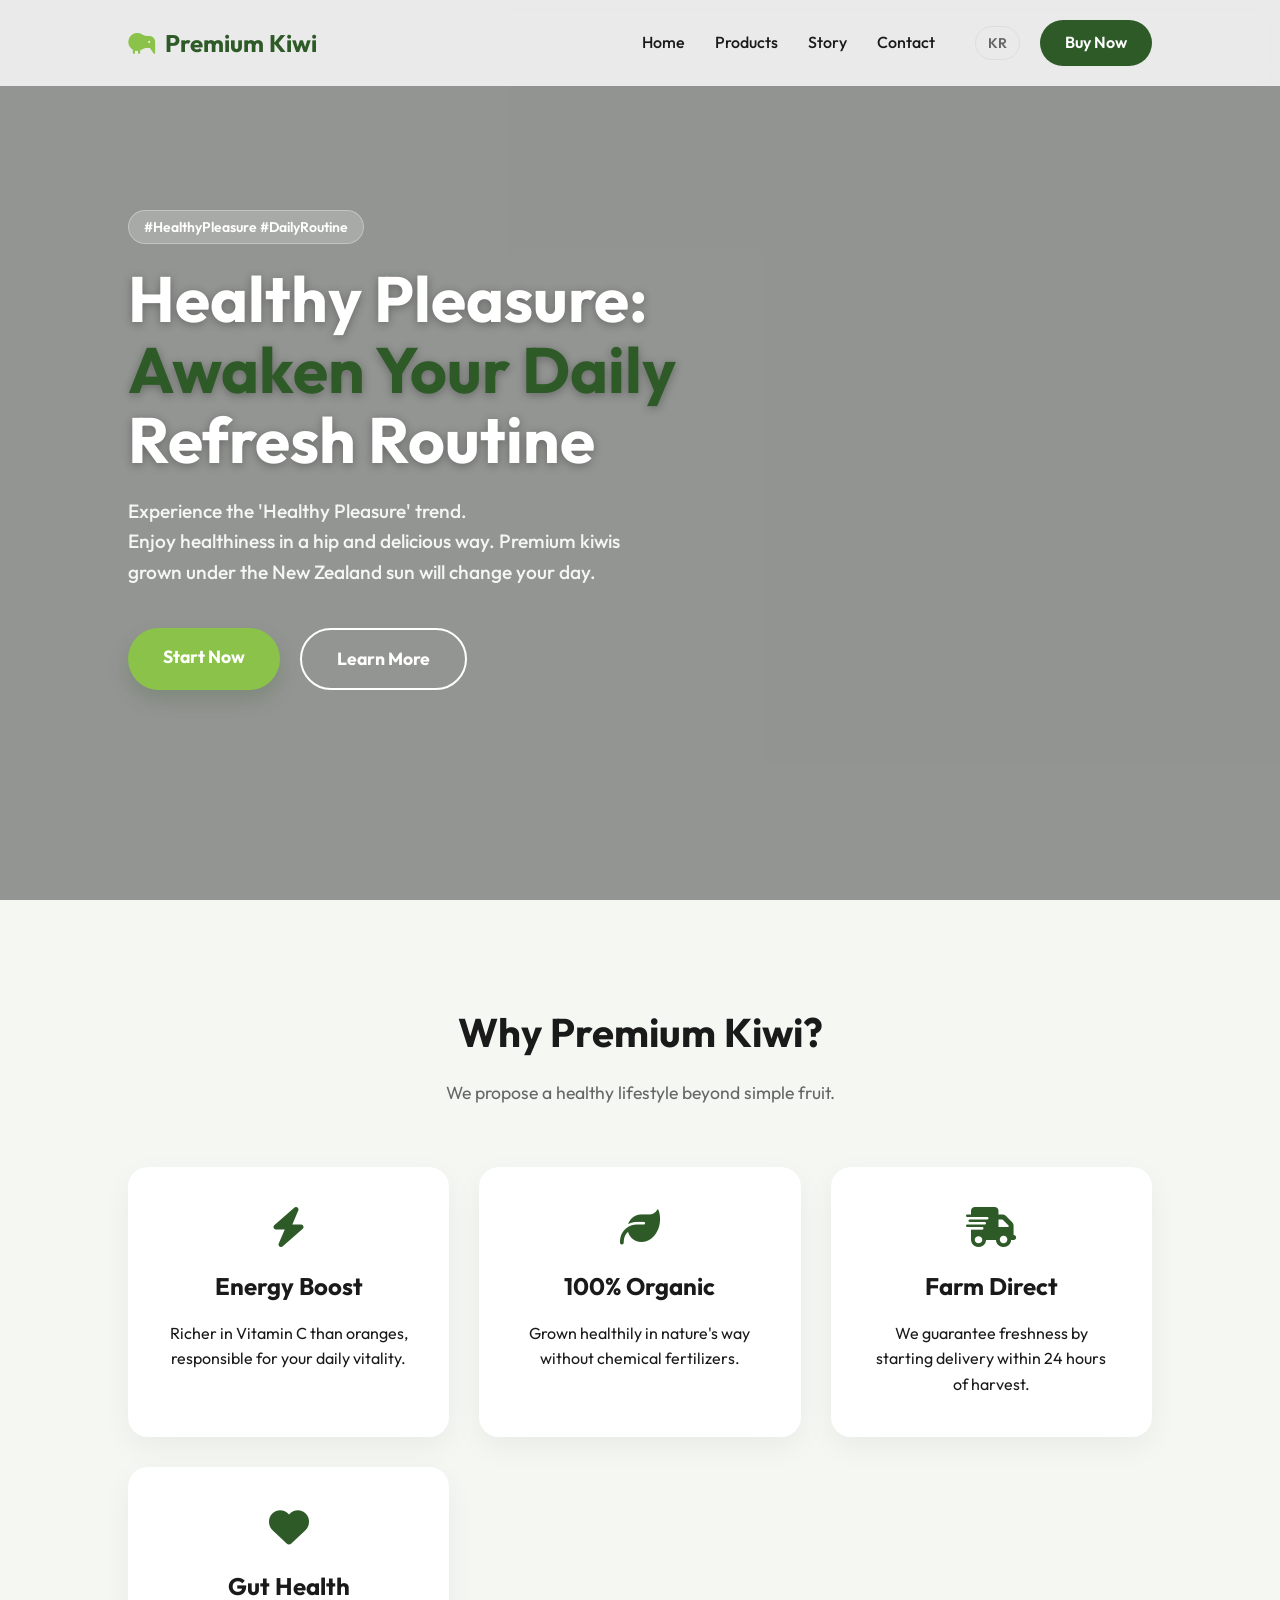
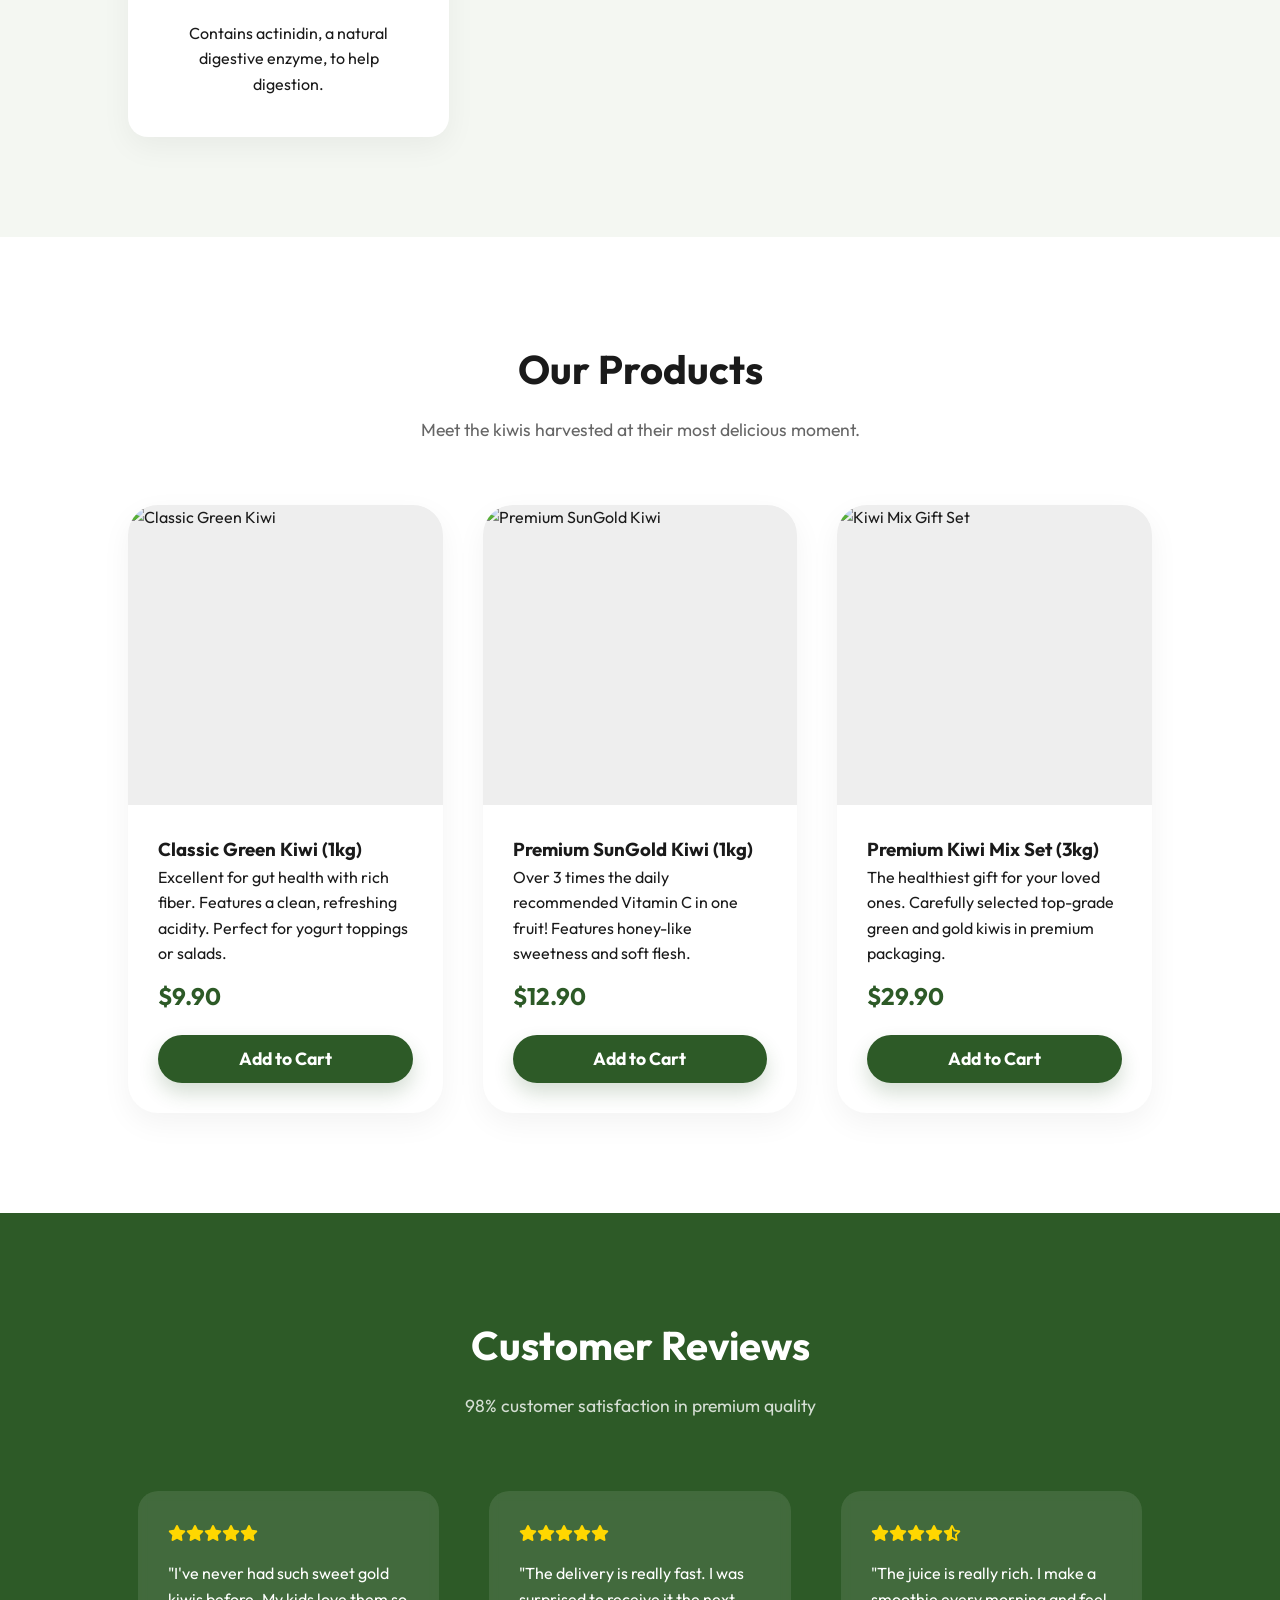
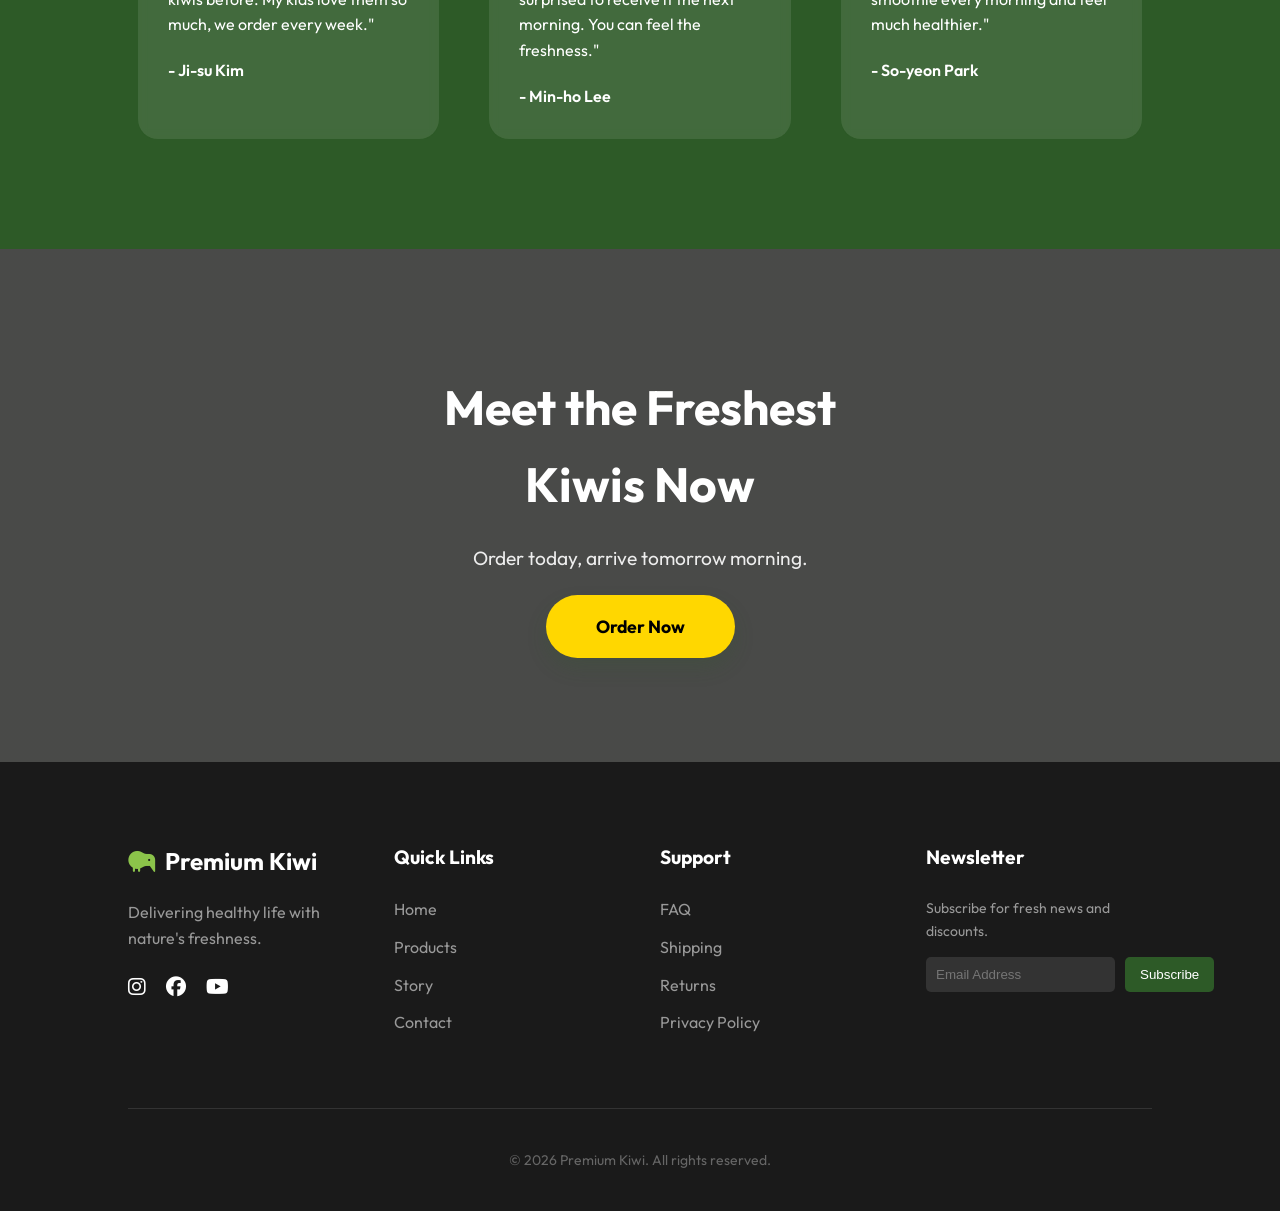
==== index_en.html @ e953a5b5 "Add files via upload" ====
<!DOCTYPE html>
<html lang="en">
<head>
    <meta charset="UTF-8">
    <meta name="viewport" content="width=device-width, initial-scale=1.0">
    <title>Premium Kiwi - Nature's Sweetest Secret</title>
    <meta name="description" content="Discover fresh and nutritious premium green and gold kiwis. We deliver farm-fresh goodness right to your doorstep.">
    
    <!-- Google Fonts -->
    <link rel="preconnect" href="https://fonts.googleapis.com">
    <link rel="preconnect" href="https://fonts.gstatic.com" crossorigin>
    <link href="https://fonts.googleapis.com/css2?family=Outfit:wght@300;400;600;700&display=swap" rel="stylesheet">
    
    <!-- Font Awesome for Icons -->
    <link rel="stylesheet" href="https://cdnjs.cloudflare.com/ajax/libs/font-awesome/6.4.0/css/all.min.css">

    <style>
        :root {
            --kiwi-green: #2D5A27;
            --kiwi-light: #8BC34A;
            --kiwi-gold: #FFD700;
            --kiwi-brown: #795548;
            --white: #ffffff;
            --bg-light: #f4f7f2;
            --text-dark: #1a1a1a;
            --text-muted: #666666;
            --transition: all 0.3s cubic-bezier(0.4, 0, 0.2, 1);
            --shadow: 0 10px 30px rgba(0, 0, 0, 0.05);
        }

        * {
            margin: 0;
            padding: 0;
            box-sizing: border-box;
        }

        html {
            scroll-behavior: smooth;
        }

        body {
            font-family: 'Outfit', sans-serif;
            background-color: var(--bg-light);
            color: var(--text-dark);
            line-height: 1.6;
            overflow-x: hidden;
        }

        /* Navigation */
        header {
            position: fixed;
            top: 0;
            width: 100%;
            padding: 20px 10%;
            display: flex;
            justify-content: space-between;
            align-items: center;
            z-index: 1000;
            transition: var(--transition);
            backdrop-filter: blur(10px);
            background: rgba(255, 255, 255, 0.8);
        }

        header.scrolled {
            padding: 15px 10%;
            background: rgba(255, 255, 255, 0.95);
            box-shadow: 0 2px 20px rgba(0, 0, 0, 0.1);
        }

        .logo {
            font-size: 24px;
            font-weight: 700;
            color: var(--kiwi-green);
            display: flex;
            align-items: center;
            gap: 10px;
            text-decoration: none;
            flex-shrink: 0;
        }

        .logo i {
            color: var(--kiwi-light);
        }

        .nav-container {
            display: flex;
            align-items: center;
            gap: 40px;
        }

        nav ul {
            display: flex;
            list-style: none;
            gap: 30px;
        }

        nav ul li a {
            text-decoration: none;
            color: var(--text-dark);
            font-weight: 500;
            transition: var(--transition);
            font-size: 16px;
        }

        nav ul li a:hover {
            color: var(--kiwi-green);
        }

        .header-btns {
            display: flex;
            align-items: center;
            gap: 20px;
        }

        .lang-switch {
            text-decoration: none;
            color: var(--text-muted);
            font-weight: 600;
            font-size: 14px;
            transition: var(--transition);
            border: 1px solid #ddd;
            padding: 5px 12px;
            border-radius: 20px;
        }

        .lang-switch:hover {
            border-color: var(--kiwi-green);
            color: var(--kiwi-green);
        }

        .menu-toggle {
            display: none;
            font-size: 24px;
            cursor: pointer;
            color: var(--text-dark);
        }

        .cta-nav {
            background: var(--kiwi-green);
            color: var(--white);
            padding: 10px 25px;
            border-radius: 50px;
            text-decoration: none;
            font-weight: 600;
            transition: var(--transition);
        }

        .cta-nav:hover {
            background: var(--kiwi-light);
            transform: translateY(-2px);
        }

        /* Hero Section */
        .hero {
            height: 100vh;
            min-height: 700px;
            display: flex;
            align-items: center;
            position: relative;
            overflow: hidden;
        }

        .hero-content {
            flex: 1;
            z-index: 2;
        }

        .hero-tag {
            background: rgba(139, 195, 74, 0.1);
            color: var(--kiwi-green);
            padding: 5px 15px;
            border-radius: 20px;
            font-size: 14px;
            font-weight: 600;
            display: inline-block;
            margin-bottom: 20px;
        }

        .hero h1 {
            font-size: 4rem;
            line-height: 1.1;
            margin-bottom: 20px;
            color: var(--text-dark);
        }

        .hero h1 span {
            color: var(--kiwi-green);
        }

        .hero p {
            font-size: 1.2rem;
            color: var(--text-muted);
            margin-bottom: 40px;
            max-width: 500px;
        }

        .hero-btns {
            display: flex;
            gap: 20px;
        }

        .btn-primary {
            background: var(--kiwi-green);
            color: var(--white);
            padding: 15px 35px;
            border-radius: 50px;
            text-decoration: none;
            font-weight: 700;
            font-size: 1.1rem;
            transition: var(--transition);
            box-shadow: 0 10px 20px rgba(45, 90, 39, 0.2);
        }

        .btn-primary:hover {
            background: var(--kiwi-light);
            transform: translateY(-3px);
            box-shadow: 0 15px 25px rgba(139, 195, 74, 0.3);
        }

        .btn-secondary {
            border: 2px solid var(--kiwi-green);
            color: var(--kiwi-green);
            padding: 15px 35px;
            border-radius: 50px;
            text-decoration: none;
            font-weight: 700;
            font-size: 1.1rem;
            transition: var(--transition);
        }

        .btn-secondary:hover {
            background: rgba(45, 90, 39, 0.05);
        }

        /* Features Section */
        .section {
            padding: 100px 10%;
        }

        .section-title {
            text-align: center;
            margin-bottom: 60px;
        }

        .section-title h2 {
            font-size: 2.5rem;
            margin-bottom: 15px;
        }

        .section-title p {
            color: var(--text-muted);
            font-size: 1.1rem;
        }

        .features-grid {
            display: grid;
            grid-template-columns: repeat(auto-fit, minmax(250px, 1fr));
            gap: 30px;
        }

        .feature-card {
            background: var(--white);
            padding: 40px;
            border-radius: 20px;
            text-align: center;
            transition: var(--transition);
            box-shadow: var(--shadow);
        }

        .feature-card:hover {
            transform: translateY(-10px);
            box-shadow: 0 20px 40px rgba(0,0,0,0.08);
        }

        .feature-icon {
            font-size: 40px;
            color: var(--kiwi-green);
            margin-bottom: 20px;
        }

        .feature-card h3 {
            margin-bottom: 15px;
            font-size: 1.5rem;
        }

        /* Products Section */
        .products-grid {
            display: grid;
            grid-template-columns: repeat(auto-fit, minmax(300px, 1fr));
            gap: 40px;
        }

        .product-card {
            background: var(--white);
            border-radius: 30px;
            overflow: hidden;
            box-shadow: var(--shadow);
            transition: var(--transition);
            position: relative;
        }

        .product-card:hover {
            transform: scale(1.02);
        }

        .product-img {
            height: 300px;
            background: #eee;
            position: relative;
        }

        .product-info {
            padding: 30px;
        }

        .product-badge {
            position: absolute;
            top: 20px;
            right: 20px;
            background: var(--kiwi-gold);
            padding: 5px 15px;
            border-radius: 20px;
            font-weight: 700;
            font-size: 12px;
        }

        .product-price {
            font-size: 1.5rem;
            font-weight: 700;
            color: var(--kiwi-green);
            margin: 10px 0;
        }

        /* Testimonials */
        .testimonials {
            background: var(--kiwi-green);
            color: var(--white);
        }

        .testimonial-card {
            background: rgba(255, 255, 255, 0.1);
            backdrop-filter: blur(5px);
            padding: 30px;
            border-radius: 20px;
            margin: 10px;
        }

        .stars {
            color: var(--kiwi-gold);
            margin-bottom: 15px;
        }

        /* CTA Section */
        .cta-section {
            text-align: center;
            background: linear-gradient(rgba(0,0,0,0.7), rgba(0,0,0,0.7)), url('https://images.unsplash.com/photo-1610444391696-60d70928e469?q=80&w=2000&auto=format&fit=crop') center/cover;
            color: var(--white);
            padding: 120px 10%;
        }

        .cta-section h2 {
            font-size: 3rem;
            margin-bottom: 20px;
        }

        /* Footer */
        footer {
            padding: 80px 10% 40px;
            background: #1a1a1a;
            color: var(--white);
        }

        .footer-grid {
            display: grid;
            grid-template-columns: repeat(auto-fit, minmax(200px, 1fr));
            gap: 40px;
            margin-bottom: 60px;
        }

        .footer-col h4 {
            margin-bottom: 25px;
            font-size: 1.2rem;
        }

        .footer-col ul {
            list-style: none;
        }

        .footer-col ul li {
            margin-bottom: 12px;
        }

        .footer-col ul li a {
            color: #999;
            text-decoration: none;
            transition: var(--transition);
        }

        .footer-col ul li a:hover {
            color: var(--kiwi-light);
        }

        .social-links {
            display: flex;
            gap: 20px;
        }

        .social-links a {
            color: var(--white);
            font-size: 20px;
            transition: var(--transition);
        }

        .footer-bottom {
            padding-top: 40px;
            border-top: 1px solid #333;
            text-align: center;
            color: #666;
            font-size: 14px;
        }

        /* Responsive */
        @media (max-width: 1024px) {
            .hero h1 { font-size: 3.5rem; }
            .section { padding: 80px 5%; }
            header { padding: 15px 5%; }
        }

        @media (max-width: 768px) {
            .menu-toggle { display: block; }
            nav {
                position: fixed;
                top: 0;
                right: -100%;
                width: 70%;
                height: 100vh;
                background: white;
                box-shadow: -10px 0 30px rgba(0,0,0,0.1);
                transition: 0.4s ease;
                padding: 100px 40px;
                z-index: 999;
            }
            nav.active { right: 0; }
            nav ul { flex-direction: column; gap: 20px; }
            nav ul li a { font-size: 20px; }
            
            .hero { text-align: center; }
            .hero h1 { font-size: 2.8rem; }
            .hero-btns { justify-content: center; flex-direction: column; }
            .hero-tag { margin-bottom: 15px; }
            
            .products-grid { grid-template-columns: 1fr; }
            .features-grid { grid-template-columns: 1fr; }
            
            .footer-grid { grid-template-columns: 1fr; }
        }
    </style>
</head>
<body>

    <header id="header">
        <a href="#" class="logo">
            <i class="fas fa-kiwi-bird"></i> Premium Kiwi
        </a>
        <div class="nav-container">
            <nav id="nav">
                <ul>
                    <li><a href="#home">Home</a></li>
                    <li><a href="#products">Products</a></li>
                    <li><a href="#features">Story</a></li>
                    <li><a href="#footer">Contact</a></li>
                </ul>
            </nav>
            <div class="header-btns">
                <a href="landingPage.html" class="lang-switch">KR</a>
                <a href="#products" class="cta-nav">Buy Now</a>
                <div class="menu-toggle" id="menu-toggle">
                    <i class="fas fa-bars"></i>
                </div>
            </div>
        </div>
    </header>

    <section class="hero" id="home" style="background: url('/Users/proudchris/.gemini/antigravity/brain/90f94d1d-8632-402b-ac03-39e29abd396f/healthy_pleasure_hero_banner_v2_1777102756460.png') center/cover; padding: 0;">
        <div style="width: 100%; height: 100%; background: rgba(0,0,0,0.4); display: flex; align-items: center; padding: 0 10%;">
            <div class="hero-content" style="color: white;">
                <span class="hero-tag" style="background: rgba(255,255,255,0.2); color: white; border: 1px solid rgba(255,255,255,0.3);">#HealthyPleasure #DailyRoutine</span>
                <h1 style="color: white; text-shadow: 0 2px 10px rgba(0,0,0,0.3);">Healthy Pleasure:<br><span>Awaken Your Daily</span><br>Refresh Routine</h1>
                <p style="color: rgba(255,255,255,0.9); font-weight: 500;">Experience the 'Healthy Pleasure' trend.<br>Enjoy healthiness in a hip and delicious way. Premium kiwis grown under the New Zealand sun will change your day.</p>
                <div class="hero-btns">
                    <a href="#products" class="btn-primary" style="background: var(--kiwi-light);">Start Now</a>
                    <a href="#features" class="btn-secondary" style="border-color: white; color: white;">Learn More</a>
                </div>
            </div>
        </div>
    </section>

    <section class="section" id="features">
        <div class="section-title">
            <h2>Why Premium Kiwi?</h2>
            <p>We propose a healthy lifestyle beyond simple fruit.</p>
        </div>
        <div class="features-grid">
            <div class="feature-card">
                <i class="fas fa-bolt feature-icon"></i>
                <h3>Energy Boost</h3>
                <p>Richer in Vitamin C than oranges, responsible for your daily vitality.</p>
            </div>
            <div class="feature-card">
                <i class="fas fa-leaf feature-icon"></i>
                <h3>100% Organic</h3>
                <p>Grown healthily in nature's way without chemical fertilizers.</p>
            </div>
            <div class="feature-card">
                <i class="fas fa-truck-fast feature-icon"></i>
                <h3>Farm Direct</h3>
                <p>We guarantee freshness by starting delivery within 24 hours of harvest.</p>
            </div>
            <div class="feature-card">
                <i class="fas fa-heart feature-icon"></i>
                <h3>Gut Health</h3>
                <p>Contains actinidin, a natural digestive enzyme, to help digestion.</p>
            </div>
        </div>
    </section>

    <section class="section" id="products" style="background: #fff;">
        <div class="section-title">
            <h2>Our Products</h2>
            <p>Meet the kiwis harvested at their most delicious moment.</p>
        </div>
        <div class="products-grid">
            <div class="product-card">
                <div class="product-badge">BEST</div>
                <div class="product-img">
                    <img src="/Users/proudchris/.gemini/antigravity/brain/90f94d1d-8632-402b-ac03-39e29abd396f/classic_green_kiwi_macro_1777102701287.png" alt="Classic Green Kiwi" style="width: 100%; height: 100%; object-fit: cover;">
                </div>
                <div class="product-info">
                    <h3>Classic Green Kiwi (1kg)</h3>
                    <p style="margin-bottom: 10px;">Excellent for gut health with rich fiber. Features a clean, refreshing acidity. Perfect for yogurt toppings or salads.</p>
                    <div class="product-price">$9.90</div>
                    <a href="#" class="btn-primary" style="display: block; text-align: center; margin-top: 20px; padding: 10px;">Add to Cart</a>
                </div>
            </div>
            <div class="product-card">
                <div class="product-badge">PREMIUM</div>
                <div class="product-img">
                    <img src="/Users/proudchris/.gemini/antigravity/brain/90f94d1d-8632-402b-ac03-39e29abd396f/sungold_kiwi_macro_v3_1777102782040.png" alt="Premium SunGold Kiwi" style="width: 100%; height: 100%; object-fit: cover;">
                </div>
                <div class="product-info">
                    <h3>Premium SunGold Kiwi (1kg)</h3>
                    <p style="margin-bottom: 10px;">Over 3 times the daily recommended Vitamin C in one fruit! Features honey-like sweetness and soft flesh.</p>
                    <div class="product-price">$12.90</div>
                    <a href="#" class="btn-primary" style="display: block; text-align: center; margin-top: 20px; padding: 10px;">Add to Cart</a>
                </div>
            </div>
            <div class="product-card">
                <div class="product-badge">GIFT SET</div>
                <div class="product-img">
                    <img src="/Users/proudchris/.gemini/antigravity/brain/90f94d1d-8632-402b-ac03-39e29abd396f/hero_kiwi_fruit_1777102254102.png" alt="Kiwi Mix Gift Set" style="width: 100%; height: 100%; object-fit: cover;">
                </div>
                <div class="product-info">
                    <h3>Premium Kiwi Mix Set (3kg)</h3>
                    <p style="margin-bottom: 10px;">The healthiest gift for your loved ones. Carefully selected top-grade green and gold kiwis in premium packaging.</p>
                    <div class="product-price">$29.90</div>
                    <a href="#" class="btn-primary" style="display: block; text-align: center; margin-top: 20px; padding: 10px;">Add to Cart</a>
                </div>
            </div>
        </div>
    </section>

    <section class="section testimonials" id="reviews">
        <div class="section-title">
            <h2 style="color: #fff;">Customer Reviews</h2>
            <p style="color: rgba(255,255,255,0.8);">98% customer satisfaction in premium quality</p>
        </div>
        <div class="features-grid">
            <div class="testimonial-card">
                <div class="stars">
                    <i class="fas fa-star"></i><i class="fas fa-star"></i><i class="fas fa-star"></i><i class="fas fa-star"></i><i class="fas fa-star"></i>
                </div>
                <p>"I've never had such sweet gold kiwis before. My kids love them so much, we order every week."</p>
                <div style="margin-top: 20px; font-weight: 600;">- Ji-su Kim</div>
            </div>
            <div class="testimonial-card">
                <div class="stars">
                    <i class="fas fa-star"></i><i class="fas fa-star"></i><i class="fas fa-star"></i><i class="fas fa-star"></i><i class="fas fa-star"></i>
                </div>
                <p>"The delivery is really fast. I was surprised to receive it the next morning. You can feel the freshness."</p>
                <div style="margin-top: 20px; font-weight: 600;">- Min-ho Lee</div>
            </div>
            <div class="testimonial-card">
                <div class="stars">
                    <i class="fas fa-star"></i><i class="fas fa-star"></i><i class="fas fa-star"></i><i class="fas fa-star"></i><i class="fas fa-star-half-alt"></i>
                </div>
                <p>"The juice is really rich. I make a smoothie every morning and feel much healthier."</p>
                <div style="margin-top: 20px; font-weight: 600;">- So-yeon Park</div>
            </div>
        </div>
    </section>

    <section class="cta-section">
        <h2>Meet the Freshest<br>Kiwis Now</h2>
        <p style="font-size: 1.2rem; margin-bottom: 40px; opacity: 0.9;">Order today, arrive tomorrow morning.</p>
        <a href="#products" class="btn-primary" style="background: var(--kiwi-gold); color: #000; padding: 20px 50px;">Order Now</a>
    </section>

    <footer id="footer">
        <div class="footer-grid">
            <div class="footer-col">
                <a href="#" class="logo" style="color: #fff; margin-bottom: 20px;">
                    <i class="fas fa-kiwi-bird" style="color: var(--kiwi-light);"></i> Premium Kiwi
                </a>
                <p style="color: #999; margin-bottom: 20px;">Delivering healthy life with nature's freshness.</p>
                <div class="social-links">
                    <a href="#"><i class="fab fa-instagram"></i></a>
                    <a href="#"><i class="fab fa-facebook"></i></a>
                    <a href="#"><i class="fab fa-youtube"></i></a>
                </div>
            </div>
            <div class="footer-col">
                <h4>Quick Links</h4>
                <ul>
                    <li><a href="#home">Home</a></li>
                    <li><a href="#products">Products</a></li>
                    <li><a href="#features">Story</a></li>
                    <li><a href="#footer">Contact</a></li>
                </ul>
            </div>
            <div class="footer-col">
                <h4>Support</h4>
                <ul>
                    <li><a href="#">FAQ</a></li>
                    <li><a href="#">Shipping</a></li>
                    <li><a href="#">Returns</a></li>
                    <li><a href="#">Privacy Policy</a></li>
                </ul>
            </div>
            <div class="footer-col">
                <h4>Newsletter</h4>
                <p style="color: #999; margin-bottom: 15px; font-size: 14px;">Subscribe for fresh news and discounts.</p>
                <div style="display: flex; gap: 10px;">
                    <input type="email" placeholder="Email Address" style="flex: 1; padding: 10px; border-radius: 5px; border: none; background: #333; color: #fff;">
                    <button style="background: var(--kiwi-green); color: #fff; border: none; padding: 10px 15px; border-radius: 5px; cursor: pointer;">Subscribe</button>
                </div>
            </div>
        </div>
        <div class="footer-bottom">
            &copy; 2026 Premium Kiwi. All rights reserved.
        </div>
    </footer>

    <script>
        // Scroll header effect
        window.addEventListener('scroll', function() {
            const header = document.getElementById('header');
            if (window.scrollY > 50) {
                header.classList.add('scrolled');
            } else {
                header.classList.remove('scrolled');
            }
        });

        // Mobile Menu Toggle
        const menuToggle = document.getElementById('menu-toggle');
        const nav = document.getElementById('nav');

        menuToggle.addEventListener('click', () => {
            nav.classList.toggle('active');
            const icon = menuToggle.querySelector('i');
            icon.classList.toggle('fa-bars');
            icon.classList.toggle('fa-times');
        });

        // Close menu when clicking a link
        document.querySelectorAll('nav ul li a').forEach(link => {
            link.addEventListener('click', () => {
                nav.classList.remove('active');
                const icon = menuToggle.querySelector('i');
                icon.classList.add('fa-bars');
                icon.classList.remove('fa-times');
            });
        });
    </script>
</body>
</html>
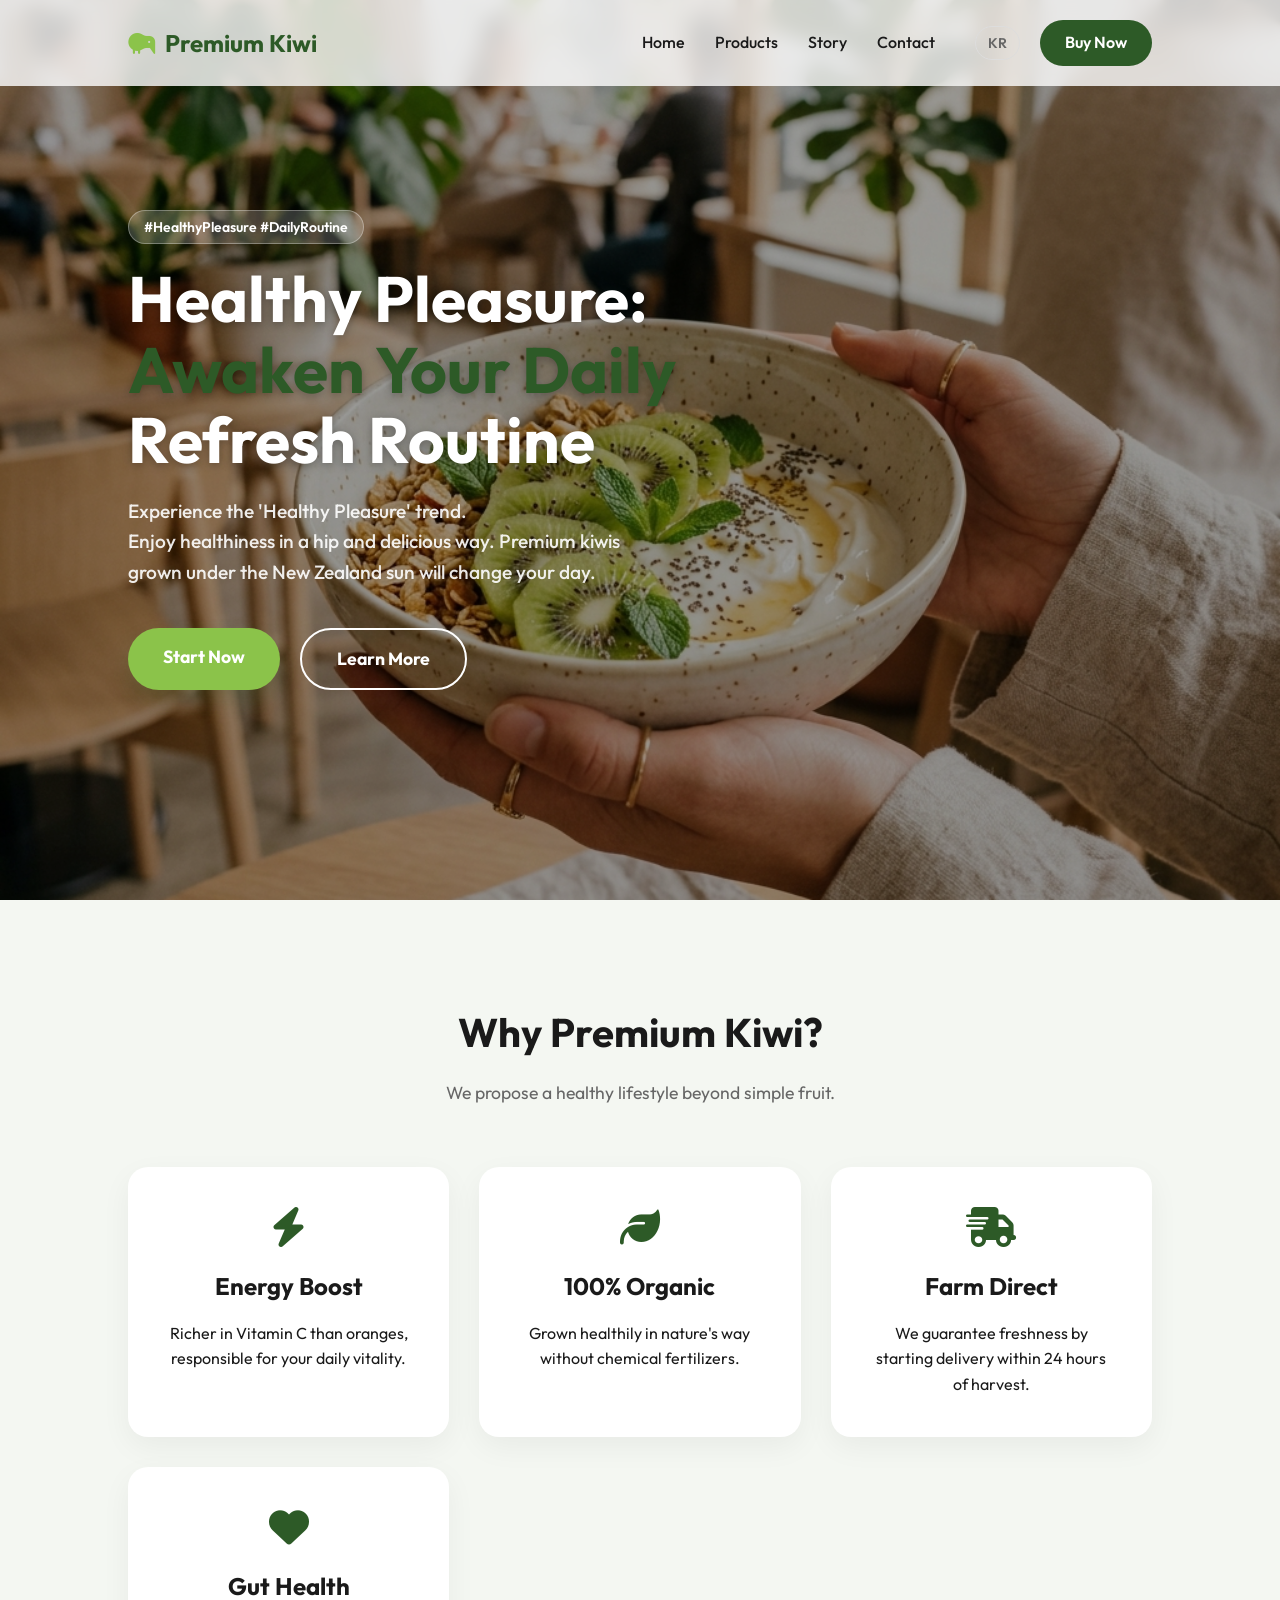
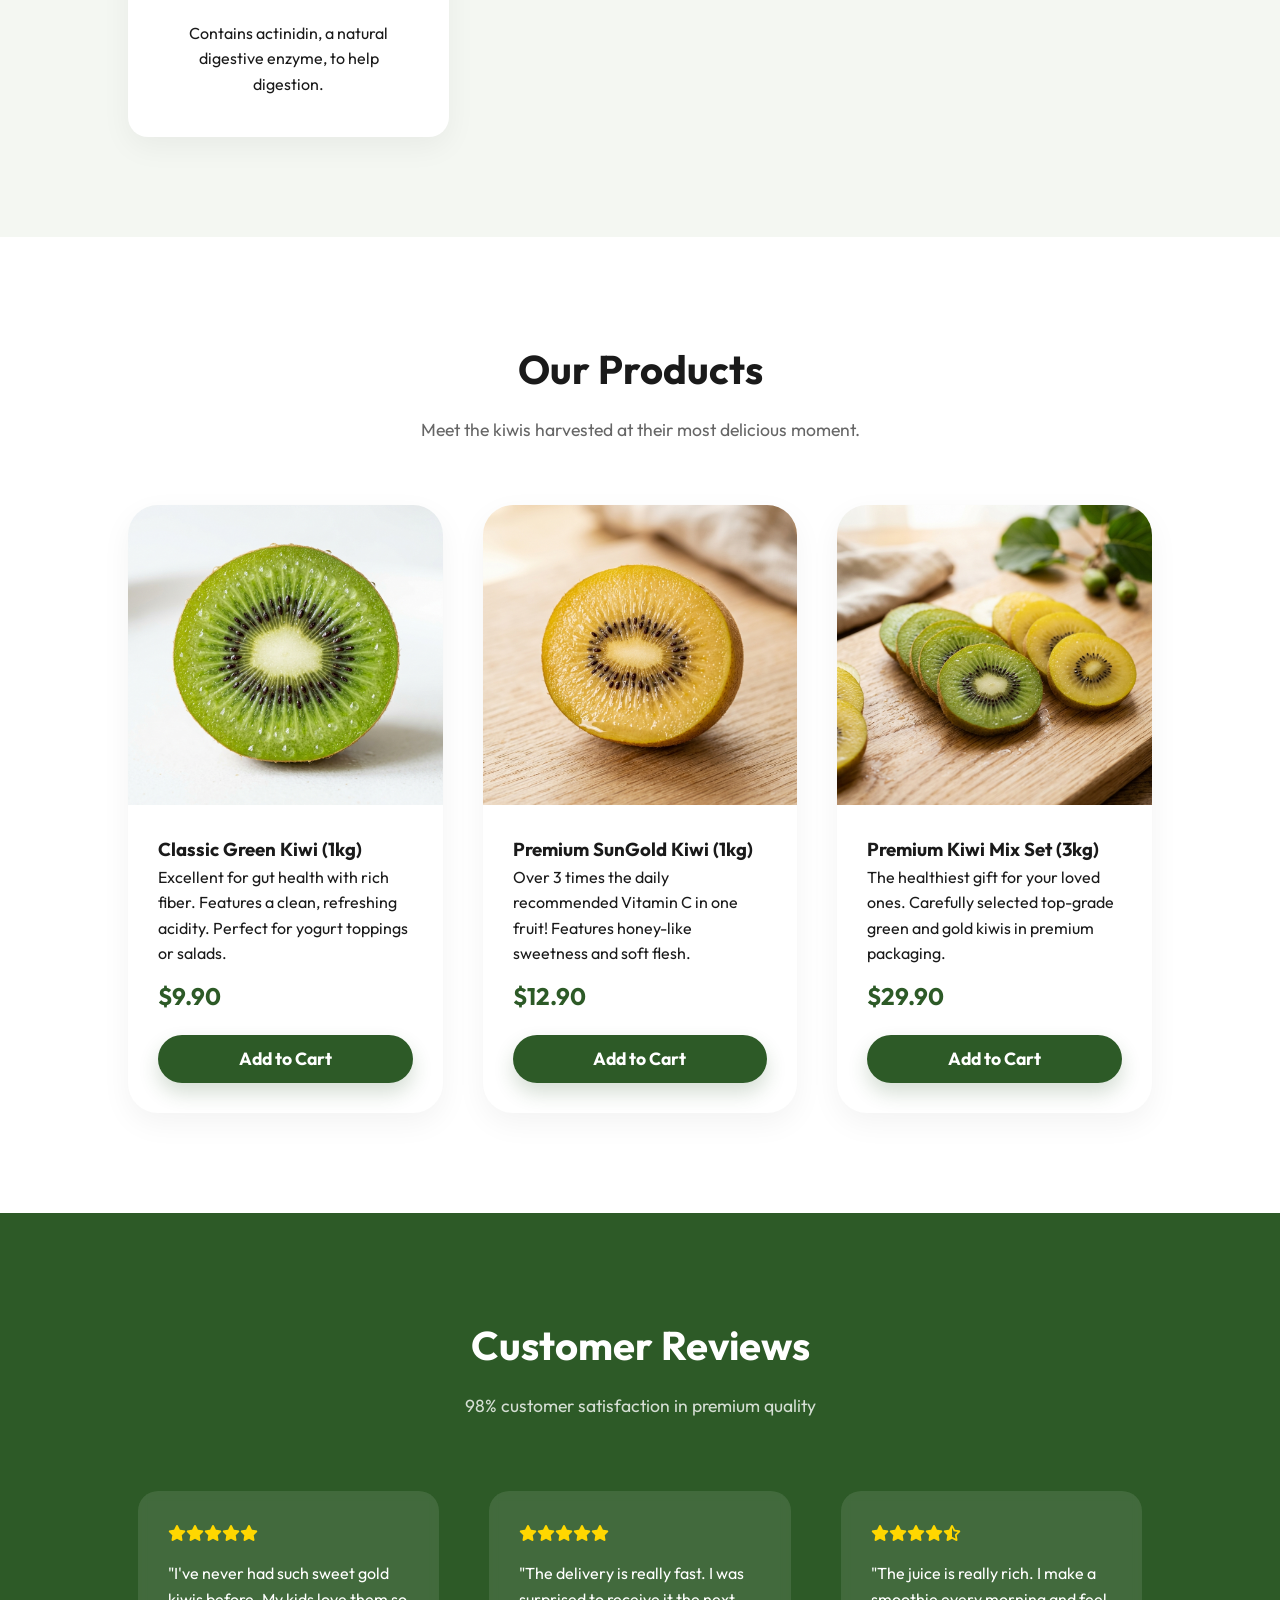
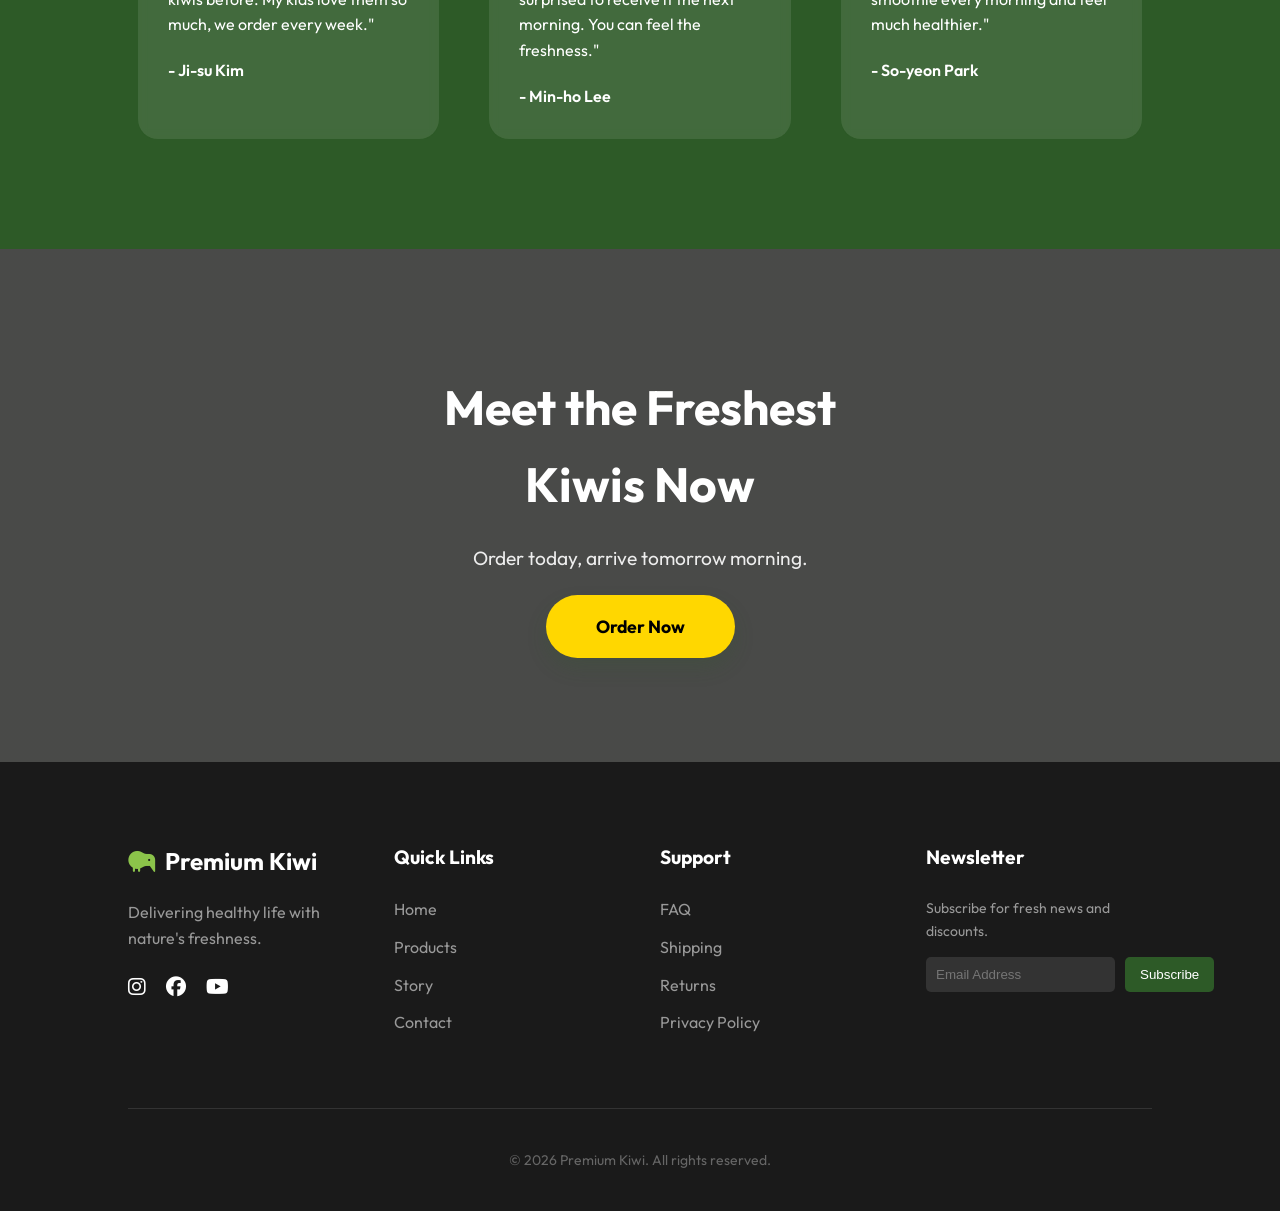
==== commit 4234eb87: "Add files via upload" ====
--- a/index_en.html
+++ b/index_en.html
@@ -1,17 +1,17 @@
 <!DOCTYPE html>
 <html lang="en">
+
 <head>
     <meta charset="UTF-8">
     <meta name="viewport" content="width=device-width, initial-scale=1.0">
     <title>Premium Kiwi - Nature's Sweetest Secret</title>
-    <meta name="description" content="Discover fresh and nutritious premium green and gold kiwis. We deliver farm-fresh goodness right to your doorstep.">
-    
-    <!-- Google Fonts -->
+    <meta name="description"
+        content="Discover fresh and nutritious premium green and gold kiwis. We deliver farm-fresh goodness right to your doorstep.">
+
     <link rel="preconnect" href="https://fonts.googleapis.com">
     <link rel="preconnect" href="https://fonts.gstatic.com" crossorigin>
     <link href="https://fonts.googleapis.com/css2?family=Outfit:wght@300;400;600;700&display=swap" rel="stylesheet">
-    
-    <!-- Font Awesome for Icons -->
+
     <link rel="stylesheet" href="https://cdnjs.cloudflare.com/ajax/libs/font-awesome/6.4.0/css/all.min.css">
 
     <style>
@@ -269,7 +269,7 @@
 
         .feature-card:hover {
             transform: translateY(-10px);
-            box-shadow: 0 20px 40px rgba(0,0,0,0.08);
+            box-shadow: 0 20px 40px rgba(0, 0, 0, 0.08);
         }
 
         .feature-icon {
@@ -353,7 +353,7 @@
         /* CTA Section */
         .cta-section {
             text-align: center;
-            background: linear-gradient(rgba(0,0,0,0.7), rgba(0,0,0,0.7)), url('https://images.unsplash.com/photo-1610444391696-60d70928e469?q=80&w=2000&auto=format&fit=crop') center/cover;
+            background: linear-gradient(rgba(0, 0, 0, 0.7), rgba(0, 0, 0, 0.7)), url('https://images.unsplash.com/photo-1610444391696-60d70928e469?q=80&w=2000&auto=format&fit=crop') center/cover;
             color: var(--white);
             padding: 120px 10%;
         }
@@ -421,13 +421,24 @@
 
         /* Responsive */
         @media (max-width: 1024px) {
-            .hero h1 { font-size: 3.5rem; }
-            .section { padding: 80px 5%; }
-            header { padding: 15px 5%; }
+            .hero h1 {
+                font-size: 3.5rem;
+            }
+
+            .section {
+                padding: 80px 5%;
+            }
+
+            header {
+                padding: 15px 5%;
+            }
         }
 
         @media (max-width: 768px) {
-            .menu-toggle { display: block; }
+            .menu-toggle {
+                display: block;
+            }
+
             nav {
                 position: fixed;
                 top: 0;
@@ -435,27 +446,57 @@
                 width: 70%;
                 height: 100vh;
                 background: white;
-                box-shadow: -10px 0 30px rgba(0,0,0,0.1);
+                box-shadow: -10px 0 30px rgba(0, 0, 0, 0.1);
                 transition: 0.4s ease;
                 padding: 100px 40px;
                 z-index: 999;
             }
-            nav.active { right: 0; }
-            nav ul { flex-direction: column; gap: 20px; }
-            nav ul li a { font-size: 20px; }
-            
-            .hero { text-align: center; }
-            .hero h1 { font-size: 2.8rem; }
-            .hero-btns { justify-content: center; flex-direction: column; }
-            .hero-tag { margin-bottom: 15px; }
-            
-            .products-grid { grid-template-columns: 1fr; }
-            .features-grid { grid-template-columns: 1fr; }
-            
-            .footer-grid { grid-template-columns: 1fr; }
+
+            nav.active {
+                right: 0;
+            }
+
+            nav ul {
+                flex-direction: column;
+                gap: 20px;
+            }
+
+            nav ul li a {
+                font-size: 20px;
+            }
+
+            .hero {
+                text-align: center;
+            }
+
+            .hero h1 {
+                font-size: 2.8rem;
+            }
+
+            .hero-btns {
+                justify-content: center;
+                flex-direction: column;
+            }
+
+            .hero-tag {
+                margin-bottom: 15px;
+            }
+
+            .products-grid {
+                grid-template-columns: 1fr;
+            }
+
+            .features-grid {
+                grid-template-columns: 1fr;
+            }
+
+            .footer-grid {
+                grid-template-columns: 1fr;
+            }
         }
     </style>
 </head>
+
 <body>
 
     <header id="header">
@@ -472,7 +513,7 @@
                 </ul>
             </nav>
             <div class="header-btns">
-                <a href="landingPage.html" class="lang-switch">KR</a>
+                <a href="index.html" class="lang-switch">KR</a>
                 <a href="#products" class="cta-nav">Buy Now</a>
                 <div class="menu-toggle" id="menu-toggle">
                     <i class="fas fa-bars"></i>
@@ -481,12 +522,18 @@
         </div>
     </header>
 
-    <section class="hero" id="home" style="background: url('/Users/proudchris/.gemini/antigravity/brain/90f94d1d-8632-402b-ac03-39e29abd396f/healthy_pleasure_hero_banner_v2_1777102756460.png') center/cover; padding: 0;">
-        <div style="width: 100%; height: 100%; background: rgba(0,0,0,0.4); display: flex; align-items: center; padding: 0 10%;">
+    <section class="hero" id="home" style="background: url('hero_banner.png') center/cover; padding: 0;">
+        <div
+            style="width: 100%; height: 100%; background: rgba(0,0,0,0.4); display: flex; align-items: center; padding: 0 10%;">
             <div class="hero-content" style="color: white;">
-                <span class="hero-tag" style="background: rgba(255,255,255,0.2); color: white; border: 1px solid rgba(255,255,255,0.3);">#HealthyPleasure #DailyRoutine</span>
-                <h1 style="color: white; text-shadow: 0 2px 10px rgba(0,0,0,0.3);">Healthy Pleasure:<br><span>Awaken Your Daily</span><br>Refresh Routine</h1>
-                <p style="color: rgba(255,255,255,0.9); font-weight: 500;">Experience the 'Healthy Pleasure' trend.<br>Enjoy healthiness in a hip and delicious way. Premium kiwis grown under the New Zealand sun will change your day.</p>
+                <span class="hero-tag"
+                    style="background: rgba(255,255,255,0.2); color: white; border: 1px solid rgba(255,255,255,0.3);">#HealthyPleasure
+                    #DailyRoutine</span>
+                <h1 style="color: white; text-shadow: 0 2px 10px rgba(0,0,0,0.3);">Healthy Pleasure:<br><span>Awaken
+                        Your Daily</span><br>Refresh Routine</h1>
+                <p style="color: rgba(255,255,255,0.9); font-weight: 500;">Experience the 'Healthy Pleasure'
+                    trend.<br>Enjoy healthiness in a hip and delicious way. Premium kiwis grown under the New Zealand
+                    sun will change your day.</p>
                 <div class="hero-btns">
                     <a href="#products" class="btn-primary" style="background: var(--kiwi-light);">Start Now</a>
                     <a href="#features" class="btn-secondary" style="border-color: white; color: white;">Learn More</a>
@@ -533,37 +580,46 @@
             <div class="product-card">
                 <div class="product-badge">BEST</div>
                 <div class="product-img">
-                    <img src="/Users/proudchris/.gemini/antigravity/brain/90f94d1d-8632-402b-ac03-39e29abd396f/classic_green_kiwi_macro_1777102701287.png" alt="Classic Green Kiwi" style="width: 100%; height: 100%; object-fit: cover;">
+                    <img src="green_kiwi.png" alt="Classic Green Kiwi"
+                        style="width: 100%; height: 100%; object-fit: cover;">
                 </div>
                 <div class="product-info">
                     <h3>Classic Green Kiwi (1kg)</h3>
-                    <p style="margin-bottom: 10px;">Excellent for gut health with rich fiber. Features a clean, refreshing acidity. Perfect for yogurt toppings or salads.</p>
+                    <p style="margin-bottom: 10px;">Excellent for gut health with rich fiber. Features a clean,
+                        refreshing acidity. Perfect for yogurt toppings or salads.</p>
                     <div class="product-price">$9.90</div>
-                    <a href="#" class="btn-primary" style="display: block; text-align: center; margin-top: 20px; padding: 10px;">Add to Cart</a>
+                    <a href="#" class="btn-primary"
+                        style="display: block; text-align: center; margin-top: 20px; padding: 10px;">Add to Cart</a>
                 </div>
             </div>
             <div class="product-card">
                 <div class="product-badge">PREMIUM</div>
                 <div class="product-img">
-                    <img src="/Users/proudchris/.gemini/antigravity/brain/90f94d1d-8632-402b-ac03-39e29abd396f/sungold_kiwi_macro_v3_1777102782040.png" alt="Premium SunGold Kiwi" style="width: 100%; height: 100%; object-fit: cover;">
+                    <img src="gold_kiwi.png" alt="Premium SunGold Kiwi"
+                        style="width: 100%; height: 100%; object-fit: cover;">
                 </div>
                 <div class="product-info">
                     <h3>Premium SunGold Kiwi (1kg)</h3>
-                    <p style="margin-bottom: 10px;">Over 3 times the daily recommended Vitamin C in one fruit! Features honey-like sweetness and soft flesh.</p>
+                    <p style="margin-bottom: 10px;">Over 3 times the daily recommended Vitamin C in one fruit! Features
+                        honey-like sweetness and soft flesh.</p>
                     <div class="product-price">$12.90</div>
-                    <a href="#" class="btn-primary" style="display: block; text-align: center; margin-top: 20px; padding: 10px;">Add to Cart</a>
+                    <a href="#" class="btn-primary"
+                        style="display: block; text-align: center; margin-top: 20px; padding: 10px;">Add to Cart</a>
                 </div>
             </div>
             <div class="product-card">
                 <div class="product-badge">GIFT SET</div>
                 <div class="product-img">
-                    <img src="/Users/proudchris/.gemini/antigravity/brain/90f94d1d-8632-402b-ac03-39e29abd396f/hero_kiwi_fruit_1777102254102.png" alt="Kiwi Mix Gift Set" style="width: 100%; height: 100%; object-fit: cover;">
+                    <img src="gift_set.png" alt="Kiwi Mix Gift Set"
+                        style="width: 100%; height: 100%; object-fit: cover;">
                 </div>
                 <div class="product-info">
                     <h3>Premium Kiwi Mix Set (3kg)</h3>
-                    <p style="margin-bottom: 10px;">The healthiest gift for your loved ones. Carefully selected top-grade green and gold kiwis in premium packaging.</p>
+                    <p style="margin-bottom: 10px;">The healthiest gift for your loved ones. Carefully selected
+                        top-grade green and gold kiwis in premium packaging.</p>
                     <div class="product-price">$29.90</div>
-                    <a href="#" class="btn-primary" style="display: block; text-align: center; margin-top: 20px; padding: 10px;">Add to Cart</a>
+                    <a href="#" class="btn-primary"
+                        style="display: block; text-align: center; margin-top: 20px; padding: 10px;">Add to Cart</a>
                 </div>
             </div>
         </div>
@@ -577,21 +633,25 @@
         <div class="features-grid">
             <div class="testimonial-card">
                 <div class="stars">
-                    <i class="fas fa-star"></i><i class="fas fa-star"></i><i class="fas fa-star"></i><i class="fas fa-star"></i><i class="fas fa-star"></i>
+                    <i class="fas fa-star"></i><i class="fas fa-star"></i><i class="fas fa-star"></i><i
+                        class="fas fa-star"></i><i class="fas fa-star"></i>
                 </div>
                 <p>"I've never had such sweet gold kiwis before. My kids love them so much, we order every week."</p>
                 <div style="margin-top: 20px; font-weight: 600;">- Ji-su Kim</div>
             </div>
             <div class="testimonial-card">
                 <div class="stars">
-                    <i class="fas fa-star"></i><i class="fas fa-star"></i><i class="fas fa-star"></i><i class="fas fa-star"></i><i class="fas fa-star"></i>
-                </div>
-                <p>"The delivery is really fast. I was surprised to receive it the next morning. You can feel the freshness."</p>
+                    <i class="fas fa-star"></i><i class="fas fa-star"></i><i class="fas fa-star"></i><i
+                        class="fas fa-star"></i><i class="fas fa-star"></i>
+                </div>
+                <p>"The delivery is really fast. I was surprised to receive it the next morning. You can feel the
+                    freshness."</p>
                 <div style="margin-top: 20px; font-weight: 600;">- Min-ho Lee</div>
             </div>
             <div class="testimonial-card">
                 <div class="stars">
-                    <i class="fas fa-star"></i><i class="fas fa-star"></i><i class="fas fa-star"></i><i class="fas fa-star"></i><i class="fas fa-star-half-alt"></i>
+                    <i class="fas fa-star"></i><i class="fas fa-star"></i><i class="fas fa-star"></i><i
+                        class="fas fa-star"></i><i class="fas fa-star-half-alt"></i>
                 </div>
                 <p>"The juice is really rich. I make a smoothie every morning and feel much healthier."</p>
                 <div style="margin-top: 20px; font-weight: 600;">- So-yeon Park</div>
@@ -602,7 +662,8 @@
     <section class="cta-section">
         <h2>Meet the Freshest<br>Kiwis Now</h2>
         <p style="font-size: 1.2rem; margin-bottom: 40px; opacity: 0.9;">Order today, arrive tomorrow morning.</p>
-        <a href="#products" class="btn-primary" style="background: var(--kiwi-gold); color: #000; padding: 20px 50px;">Order Now</a>
+        <a href="#products" class="btn-primary"
+            style="background: var(--kiwi-gold); color: #000; padding: 20px 50px;">Order Now</a>
     </section>
 
     <footer id="footer">
@@ -638,10 +699,13 @@
             </div>
             <div class="footer-col">
                 <h4>Newsletter</h4>
-                <p style="color: #999; margin-bottom: 15px; font-size: 14px;">Subscribe for fresh news and discounts.</p>
+                <p style="color: #999; margin-bottom: 15px; font-size: 14px;">Subscribe for fresh news and discounts.
+                </p>
                 <div style="display: flex; gap: 10px;">
-                    <input type="email" placeholder="Email Address" style="flex: 1; padding: 10px; border-radius: 5px; border: none; background: #333; color: #fff;">
-                    <button style="background: var(--kiwi-green); color: #fff; border: none; padding: 10px 15px; border-radius: 5px; cursor: pointer;">Subscribe</button>
+                    <input type="email" placeholder="Email Address"
+                        style="flex: 1; padding: 10px; border-radius: 5px; border: none; background: #333; color: #fff;">
+                    <button
+                        style="background: var(--kiwi-green); color: #fff; border: none; padding: 10px 15px; border-radius: 5px; cursor: pointer;">Subscribe</button>
                 </div>
             </div>
         </div>
@@ -652,7 +716,7 @@
 
     <script>
         // Scroll header effect
-        window.addEventListener('scroll', function() {
+        window.addEventListener('scroll', function () {
             const header = document.getElementById('header');
             if (window.scrollY > 50) {
                 header.classList.add('scrolled');
@@ -683,4 +747,5 @@
         });
     </script>
 </body>
-</html>
+
+</html>
